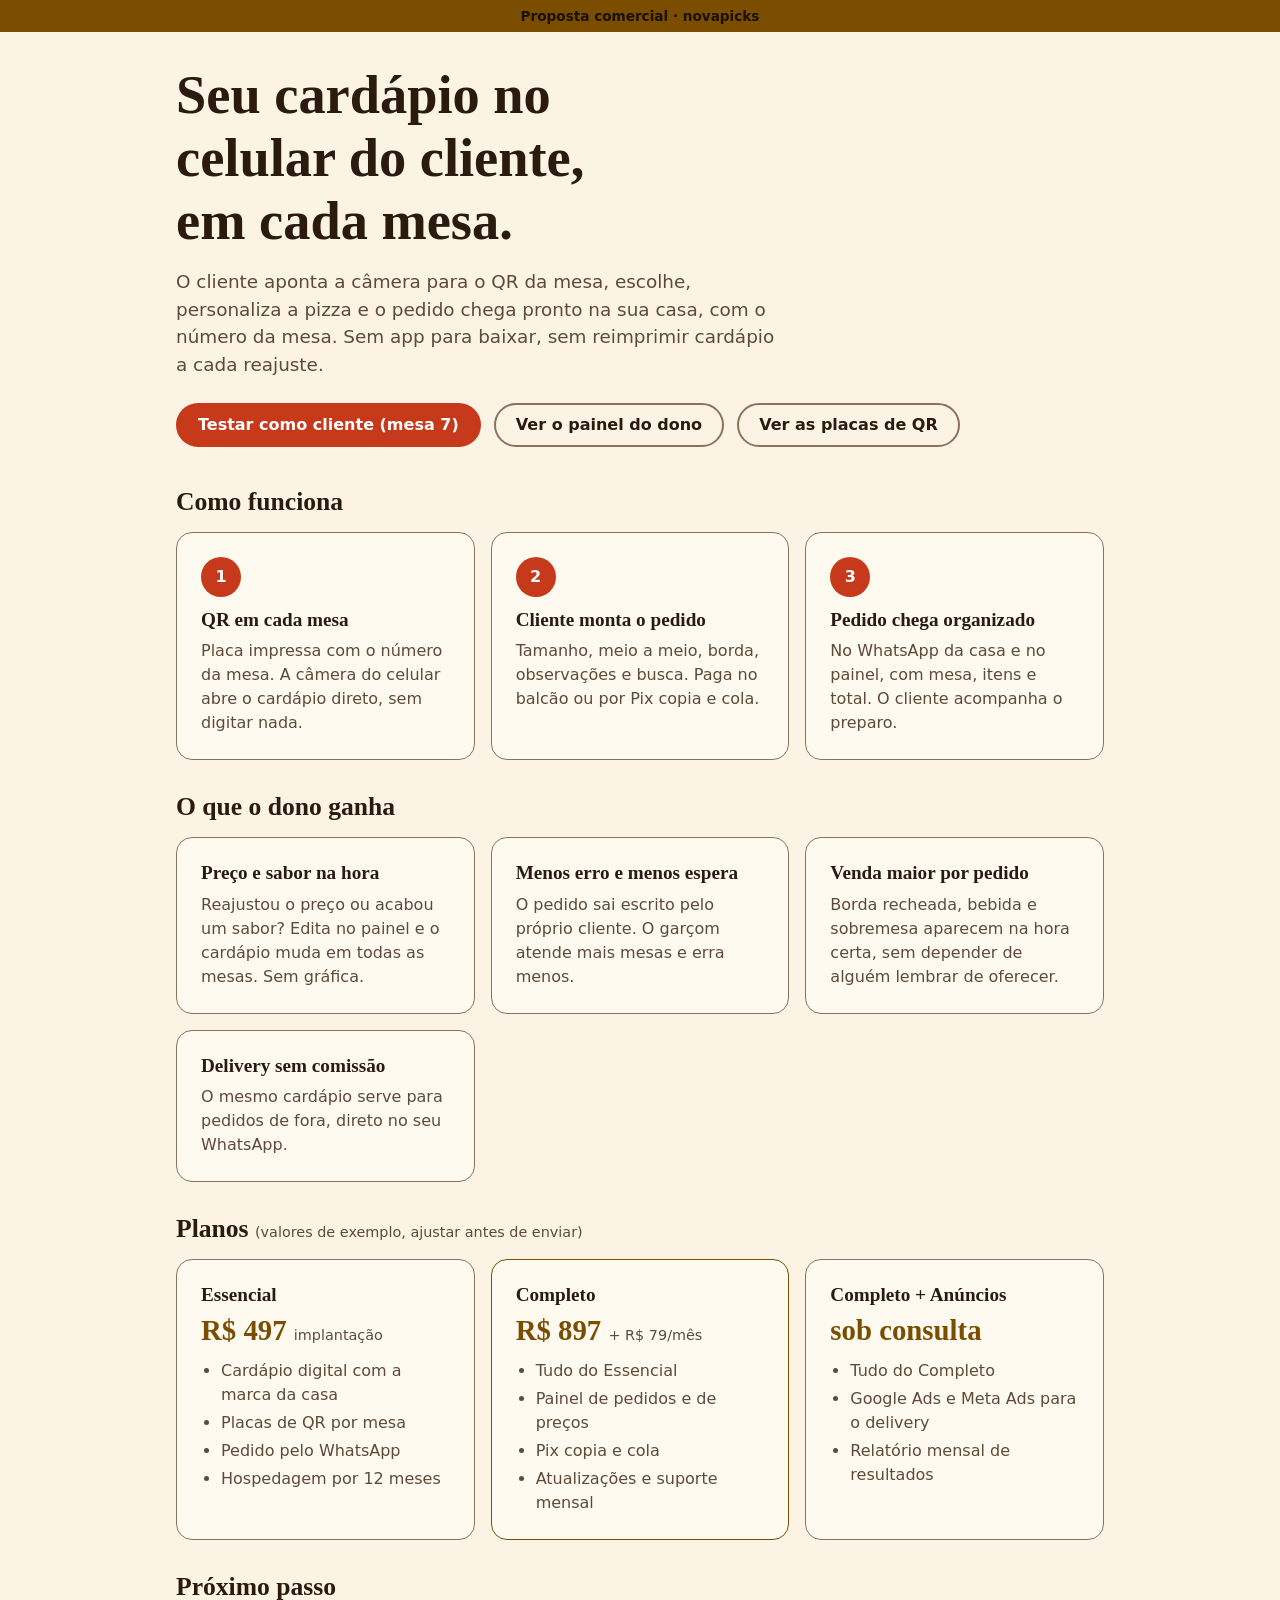
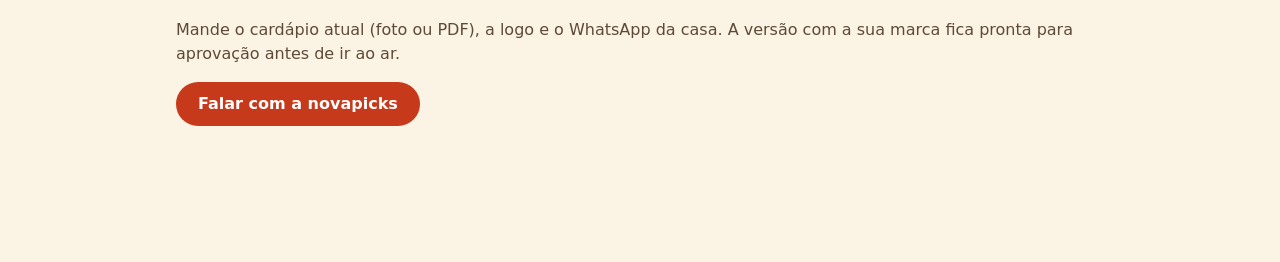
==== apresentacao.html @ 1760fc1a "feat: cardápio digital com QR por mesa, painel do dono e proposta comercial" ====
<!doctype html>
<html lang="pt-BR">
<head>
<meta charset="utf-8">
<meta name="viewport" content="width=device-width, initial-scale=1">
<meta name="description" content="Proposta: cardápio digital com QR code por mesa para pizzarias e restaurantes.">
<title>Cardápio digital com QR por mesa · Proposta novapicks</title>
<link rel="stylesheet" href="css/estilo.css">
</head>
<body>
<div class="selo-demo">Proposta comercial · novapicks</div>
<main class="proposta">
  <header class="hero">
    <h1>Seu cardápio no celular do cliente, em cada mesa.</h1>
    <p>O cliente aponta a câmera para o QR da mesa, escolhe, personaliza a pizza e o pedido chega pronto na sua casa, com o número da mesa. Sem app para baixar, sem reimprimir cardápio a cada reajuste.</p>
    <a class="btn btn-primario" href="index.html?mesa=7">Testar como cliente (mesa 7)</a>
    <a class="btn btn-contorno" href="painel.html" target="_blank" rel="noopener">Ver o painel do dono</a>
    <a class="btn btn-contorno" href="qr.html">Ver as placas de QR</a>
  </header>

  <section aria-labelledby="como">
    <h2 id="como">Como funciona</h2>
    <div class="cartoes">
      <div class="cartao"><span class="num">1</span><h3>QR em cada mesa</h3><p>Placa impressa com o número da mesa. A câmera do celular abre o cardápio direto, sem digitar nada.</p></div>
      <div class="cartao"><span class="num">2</span><h3>Cliente monta o pedido</h3><p>Tamanho, meio a meio, borda, observações e busca. Paga no balcão ou por Pix copia e cola.</p></div>
      <div class="cartao"><span class="num">3</span><h3>Pedido chega organizado</h3><p>No WhatsApp da casa e no painel, com mesa, itens e total. O cliente acompanha o preparo.</p></div>
    </div>
  </section>

  <section aria-labelledby="ganhos">
    <h2 id="ganhos">O que o dono ganha</h2>
    <div class="cartoes">
      <div class="cartao"><h3>Preço e sabor na hora</h3><p>Reajustou o preço ou acabou um sabor? Edita no painel e o cardápio muda em todas as mesas. Sem gráfica.</p></div>
      <div class="cartao"><h3>Menos erro e menos espera</h3><p>O pedido sai escrito pelo próprio cliente. O garçom atende mais mesas e erra menos.</p></div>
      <div class="cartao"><h3>Venda maior por pedido</h3><p>Borda recheada, bebida e sobremesa aparecem na hora certa, sem depender de alguém lembrar de oferecer.</p></div>
      <div class="cartao"><h3>Delivery sem comissão</h3><p>O mesmo cardápio serve para pedidos de fora, direto no seu WhatsApp.</p></div>
    </div>
  </section>

  <section aria-labelledby="planos">
    <h2 id="planos">Planos <small style="font:400 .9rem var(--fonte);color:var(--texto-suave)">(valores de exemplo, ajustar antes de enviar)</small></h2>
    <div class="cartoes">
      <div class="cartao"><h3>Essencial</h3><div class="valor">R$ 497 <small>implantação</small></div><ul><li>Cardápio digital com a marca da casa</li><li>Placas de QR por mesa</li><li>Pedido pelo WhatsApp</li><li>Hospedagem por 12 meses</li></ul></div>
      <div class="cartao destaque"><h3>Completo</h3><div class="valor">R$ 897 <small>+ R$ 79/mês</small></div><ul><li>Tudo do Essencial</li><li>Painel de pedidos e de preços</li><li>Pix copia e cola</li><li>Atualizações e suporte mensal</li></ul></div>
      <div class="cartao"><h3>Completo + Anúncios</h3><div class="valor">sob consulta</div><ul><li>Tudo do Completo</li><li>Google Ads e Meta Ads para o delivery</li><li>Relatório mensal de resultados</li></ul></div>
    </div>
  </section>

  <section aria-labelledby="proximo">
    <h2 id="proximo">Próximo passo</h2>
    <p style="color:var(--texto-suave)">Mande o cardápio atual (foto ou PDF), a logo e o WhatsApp da casa. A versão com a sua marca fica pronta para aprovação antes de ir ao ar.</p>
    <a class="btn btn-primario" href="https://novapicks.website">Falar com a novapicks</a>
  </section>
</main>
</body>
</html>
---- css/estilo.css ----
/* Design System: tokens no :root, mobile-first, escala de 8px */
:root {
  --fundo: #17110d;
  --superficie: #231913;
  --superficie-2: #2e2219;
  --borda: #6b5646;
  --texto: #f6ead7;
  --texto-suave: #cdbba3;
  --brasa: #ff7a4d;          /* texto/ícone de destaque */
  --botao: #c7391b;          /* fundo de botão (texto branco = 6,5:1) */
  --botao-hover: #a72f16;
  --ouro: #f2b84b;
  --manjericao: #9cc46a;
  --foco: #ffd37a;
  --raio: 16px;
  --e1: 8px; --e2: 16px; --e3: 24px; --e4: 32px;
  --fonte-titulo: "Iowan Old Style", "Palatino Linotype", Palatino, Georgia, serif;
  --fonte: system-ui, -apple-system, "Segoe UI", Roboto, sans-serif;
}
@media (prefers-color-scheme: light) {
  :root {
    --fundo: #fbf3e4; --superficie: #fffaf0; --superficie-2: #f3e6cd; --borda: #8a735c;
    --texto: #2a1a10; --texto-suave: #5e4a38; --brasa: #b32d10; --ouro: #7a4d00;
    --manjericao: #3d6a1c; --foco: #8a3b00;
  }
}
@media (prefers-contrast: more) {
  :root { --borda: #ffffff; --texto-suave: #ffffff; }
}
* { box-sizing: border-box; }
html { scroll-behavior: smooth; }
body { margin: 0; font-family: var(--fonte); background: var(--fundo); color: var(--texto); line-height: 1.5; padding-bottom: 96px; }
h1, h2, h3 { font-family: var(--fonte-titulo); line-height: 1.15; margin: 0; }
:focus-visible { outline: 3px solid var(--foco); outline-offset: 2px; }
.so-leitor { position: absolute; width: 1px; height: 1px; overflow: hidden; clip: rect(0 0 0 0); white-space: nowrap; }
.pular { position: absolute; left: 8px; top: -64px; background: var(--ouro); color: #000; padding: 8px 16px; border-radius: 8px; z-index: 50; }
.pular:focus { top: 8px; }

/* Cabeçalho */
.topo { padding: var(--e3) var(--e2) var(--e2); background:
  radial-gradient(120% 90% at 85% -10%, rgba(255,122,77,.28), transparent 60%), var(--fundo); border-bottom: 1px solid var(--borda); }
.topo-int { max-width: 960px; margin: 0 auto; display: flex; flex-wrap: wrap; align-items: center; justify-content: space-between; gap: var(--e2); }
.marca { display: flex; align-items: center; gap: 12px; }
.marca svg { width: 48px; height: 48px; flex: none; }
.marca h1 { font-size: 1.75rem; letter-spacing: .01em; }
.marca p { margin: 0; color: var(--texto-suave); font-size: .9rem; }
.mesa { background: var(--superficie-2); border: 1px solid var(--borda); border-radius: 999px; padding: 8px 16px; font-weight: 700; white-space: nowrap; }
.mesa b { color: var(--ouro); font-size: 1.15em; }

/* Navegação por categoria */
.cats { position: sticky; top: 0; z-index: 20; background: var(--fundo); border-bottom: 1px solid var(--borda); }
.cats-int { max-width: 960px; margin: 0 auto; display: flex; gap: 8px; padding: 12px var(--e2); overflow-x: auto; scrollbar-width: none; }
.cats a { flex: none; padding: 8px 16px; border: 1px solid var(--borda); border-radius: 999px; color: var(--texto); text-decoration: none; font-weight: 600; min-height: 44px; display: inline-flex; align-items: center; }
.cats a[aria-current="true"] { background: var(--texto); color: var(--fundo); border-color: var(--texto); }

main { max-width: 960px; margin: 0 auto; padding: 0 var(--e2); }
.secao { padding-top: var(--e4); scroll-margin-top: 72px; }
.secao h2 { font-size: 1.6rem; margin-bottom: var(--e2); display: flex; align-items: center; gap: 12px; }
.secao h2::after { content: ""; flex: 1; height: 1px; background: var(--borda); }
.grade { display: grid; gap: var(--e2); grid-template-columns: 1fr; }
@media (min-width: 768px) { .grade { grid-template-columns: 1fr 1fr; } }

/* Cartão de item */
.item { display: grid; grid-template-columns: 96px 1fr; gap: var(--e2); background: var(--superficie); border: 1px solid var(--borda); border-radius: var(--raio); padding: var(--e2); }
.item .arte { width: 96px; height: 96px; border-radius: 50%; }
.item .arte svg { width: 100%; height: 100%; display: block; }
.item h3 { font-size: 1.2rem; }
.item p { margin: 4px 0 12px; color: var(--texto-suave); font-size: .92rem; }
.tag { display: inline-block; background: var(--ouro); color: #1b1100; font: 700 .72rem/1 var(--fonte); padding: 4px 8px; border-radius: 6px; text-transform: uppercase; letter-spacing: .04em; margin-left: 8px; vertical-align: middle; }
.rodape-item { display: flex; align-items: center; justify-content: space-between; gap: 8px; }
.preco { font-weight: 800; color: var(--ouro); font-size: 1.15rem; }

/* Botões */
.btn { font: 700 1rem var(--fonte); min-height: 44px; padding: 8px 20px; border-radius: 999px; border: 2px solid transparent; cursor: pointer; display: inline-flex; align-items: center; justify-content: center; gap: 8px; text-decoration: none; }
.btn-primario { background: var(--botao); color: #fff; }
.btn-primario:hover { background: var(--botao-hover); }
.btn-contorno { background: transparent; color: var(--texto); border-color: var(--borda); }
.btn-contorno:hover { border-color: var(--texto); }
.qtd { display: inline-flex; align-items: center; gap: 4px; background: var(--superficie-2); border: 1px solid var(--borda); border-radius: 999px; }
.qtd button { width: 44px; height: 44px; border: 0; background: transparent; color: var(--texto); font-size: 1.4rem; cursor: pointer; border-radius: 50%; }
.qtd output { min-width: 24px; text-align: center; font-weight: 800; }

/* Barra do pedido */
.barra { position: fixed; left: 0; right: 0; bottom: 0; z-index: 30; padding: 12px var(--e2) calc(12px + env(safe-area-inset-bottom)); background: var(--superficie); border-top: 1px solid var(--borda); }
.barra-int { max-width: 960px; margin: 0 auto; display: flex; gap: 12px; align-items: center; justify-content: space-between; }
.barra .resumo { font-weight: 700; }
.barra .resumo small { display: block; color: var(--texto-suave); font-weight: 400; }
.garcom { position: fixed; right: var(--e2); bottom: 96px; z-index: 25; }

/* Painel do pedido */
dialog { width: min(560px, 100%); max-height: 90vh; margin: auto auto 0; border: 1px solid var(--borda); border-radius: var(--raio) var(--raio) 0 0; background: var(--superficie); color: var(--texto); padding: var(--e3); }
@media (min-width: 640px) { dialog { margin: auto; border-radius: var(--raio); } }
dialog::backdrop { background: rgba(0,0,0,.65); }
dialog h2 { font-size: 1.5rem; margin-bottom: var(--e2); }
.linha { display: flex; justify-content: space-between; align-items: center; gap: 12px; padding: 12px 0; border-bottom: 1px solid var(--borda); }
.linha .nome { flex: 1; font-weight: 600; }
.totais { margin: var(--e2) 0; display: grid; gap: 4px; }
.totais div { display: flex; justify-content: space-between; }
.totais .total { font-size: 1.25rem; font-weight: 800; color: var(--ouro); }
label { display: block; font-weight: 600; margin: var(--e2) 0 4px; }
textarea, input[type=text], input[type=number], input[type=url] { width: 100%; font: inherit; color: var(--texto); background: var(--fundo); border: 2px solid var(--borda); border-radius: 12px; padding: 12px; min-height: 44px; }
.acoes { display: flex; gap: 12px; flex-wrap: wrap; margin-top: var(--e2); }
.acoes .btn { flex: 1; }
.aviso { font-size: .85rem; color: var(--texto-suave); margin-top: var(--e2); }
.vazio { color: var(--texto-suave); padding: var(--e3) 0; text-align: center; }
.selo-demo { background: var(--ouro); color: #1b1100; text-align: center; font-size: .85rem; font-weight: 700; padding: 6px var(--e2); }
.rodape-pagina { text-align: center; color: var(--texto-suave); font-size: .85rem; padding: var(--e4) var(--e2) 0; }
.rodape-pagina a { color: var(--brasa); }
@media (prefers-reduced-motion: reduce) { html { scroll-behavior: auto; } * { transition: none !important; animation: none !important; } }

/* Gerador de QR */
.painel { max-width: 960px; margin: 0 auto; padding: var(--e3) var(--e2); }
.painel .campos { display: grid; gap: var(--e2); grid-template-columns: 1fr; margin-bottom: var(--e3); }
@media (min-width: 768px) { .painel .campos { grid-template-columns: 2fr 1fr auto; align-items: end; } }
.folhas { display: grid; gap: var(--e2); grid-template-columns: repeat(auto-fill, minmax(220px, 1fr)); }
.placa { background: #fffaf0; color: #2a1a10; border: 2px dashed #8a735c; border-radius: var(--raio); padding: var(--e2); text-align: center; break-inside: avoid; }
.placa h3 { font-size: 1.1rem; }
.placa .n { font: 800 3rem/1 var(--fonte-titulo); color: #b32d10; }
.placa svg.qr { width: 100%; max-width: 180px; height: auto; margin: 8px auto; display: block; }
.placa p { margin: 0; font-size: .85rem; }
@media print {
  body { background: #fff; padding: 0; }
  .nao-imprimir, .selo-demo { display: none !important; }
  .folhas { grid-template-columns: repeat(2, 1fr); }
  .placa { border-color: #000; }
}

/* ===== Refinamento visual e novas telas ===== */
.passos { max-width: 960px; margin: var(--e3) auto 0; padding: 0; list-style: none; display: flex; gap: 8px; flex-wrap: wrap; }
.passos li { display: flex; align-items: center; gap: 8px; color: var(--texto-suave); font-size: .9rem; }
.passos li + li::before { content: ""; width: 24px; height: 1px; background: var(--borda); }
.passos b { width: 24px; height: 24px; border-radius: 50%; background: var(--botao); color: #fff; display: inline-grid; place-items: center; font-size: .8rem; }
.busca-wrap { max-width: 960px; margin: var(--e2) auto 0; padding: 0 var(--e2); }
input[type=search], select { width: 100%; font: inherit; color: var(--texto); background: var(--superficie); border: 2px solid var(--borda); border-radius: 999px; padding: 12px 20px; min-height: 48px; }
select { border-radius: 12px; }
.esgotado { color: var(--texto-suave); font-weight: 700; font-size: .9rem; border: 1px dashed var(--borda); border-radius: 999px; padding: 8px 16px; }
.item.off { opacity: .6; } .item.off .arte { filter: grayscale(1); }
.item { animation: sobe .5s ease both; animation-delay: calc(var(--n, 0) * 60ms); transition: transform .2s, border-color .2s; }
.item:hover { transform: translateY(-2px); border-color: var(--brasa); }
@keyframes sobe { from { opacity: 0; transform: translateY(12px); } to { opacity: 1; transform: none; } }
[hidden] { display: none !important; }
fieldset { border: 0; padding: 0; margin: var(--e2) 0 0; }
legend { font-weight: 700; margin-bottom: 8px; padding: 0; }
.opcs { display: grid; gap: 8px; }
.opc { display: flex; align-items: center; gap: 12px; margin: 0; padding: 12px 16px; border: 2px solid var(--borda); border-radius: 12px; cursor: pointer; font-weight: 600; min-height: 48px; }
.opc:has(input:checked) { border-color: var(--ouro); background: var(--superficie-2); }
.opc input { width: 20px; height: 20px; accent-color: var(--botao); }
.opc small { color: var(--texto-suave); font-weight: 400; }
.acomp { max-width: 960px; margin: var(--e2) auto 0; padding: 12px var(--e2); background: var(--superficie-2); border: 1px solid var(--ouro); border-radius: var(--raio); display: flex; flex-wrap: wrap; gap: 8px 16px; align-items: center; }
@media (min-width: 992px) { .acomp { margin-left: auto; margin-right: auto; } }
.acomp ol { display: flex; gap: 6px; list-style: none; padding: 0; margin: 0 0 0 auto; }
.acomp li { width: 32px; height: 8px; border-radius: 4px; background: var(--borda); }
.acomp li.ok { background: var(--manjericao); }
#pix-qr svg { width: 200px; max-width: 100%; display: block; margin: var(--e2) auto 0; background: #fff; border-radius: 12px; }
#pix-box { margin-top: var(--e2); }
.selo-demo a { color: inherit; font-weight: 800; }

/* Painel do dono */
.abas { display: flex; gap: 8px; margin-bottom: var(--e3); }
.abas button[aria-selected="true"] { background: var(--texto); color: var(--fundo); border-color: var(--texto); }
.quadro { display: grid; gap: var(--e2); grid-template-columns: repeat(auto-fill, minmax(260px, 1fr)); }
.ficha { background: var(--superficie); border: 1px solid var(--borda); border-radius: var(--raio); padding: var(--e2); }
.ficha h3 { font-size: 1.15rem; display: flex; justify-content: space-between; }
.ficha ul { margin: 8px 0; padding-left: 20px; color: var(--texto-suave); }
.ficha .estado { font: 700 .75rem var(--fonte); text-transform: uppercase; letter-spacing: .05em; padding: 4px 8px; border-radius: 6px; background: var(--ouro); color: #1b1100; }
.ficha[data-s="preparando"] .estado { background: var(--brasa); color: #1b1100; }
.ficha[data-s="pronto"] .estado { background: var(--manjericao); color: #0e1a05; }
.ficha[data-s="entregue"] { opacity: .6; }
.tabela { width: 100%; border-collapse: collapse; }
.tabela th, .tabela td { text-align: left; padding: 12px 8px; border-bottom: 1px solid var(--borda); vertical-align: middle; }
.tabela input[type=number] { max-width: 110px; }
.tabela label { display: inline-flex; gap: 8px; align-items: center; margin: 0; font-weight: 600; }
.tabela input[type=checkbox] { width: 22px; height: 22px; accent-color: var(--botao); }

/* Página de proposta */
.proposta { max-width: 960px; margin: 0 auto; padding: var(--e4) var(--e2); }
.proposta .hero h1 { font-size: clamp(2rem, 6vw, 3.4rem); max-width: 18ch; }
.proposta .hero p { font-size: 1.15rem; color: var(--texto-suave); max-width: 52ch; margin: var(--e2) 0 var(--e3); }
.proposta section { margin-top: var(--e4); }
.proposta h2 { font-size: 1.6rem; margin-bottom: var(--e2); }
.cartoes { display: grid; gap: var(--e2); grid-template-columns: repeat(auto-fit, minmax(240px, 1fr)); }
.cartao { background: var(--superficie); border: 1px solid var(--borda); border-radius: var(--raio); padding: var(--e3); }
.cartao h3 { font-size: 1.2rem; margin-bottom: 8px; }
.cartao p, .cartao li { color: var(--texto-suave); margin: 0; }
.cartao ul { padding-left: 20px; margin: 12px 0 0; display: grid; gap: 4px; }
.cartao.destaque { border-color: var(--ouro); }
.cartao .valor { font: 800 1.8rem var(--fonte-titulo); color: var(--ouro); margin: 8px 0; }
.cartao .valor small { font: 400 .9rem var(--fonte); color: var(--texto-suave); }
.num { display: inline-grid; place-items: center; width: 40px; height: 40px; border-radius: 50%; background: var(--botao); color: #fff; font-weight: 800; margin-bottom: 12px; }
.proposta .btn { margin: 0 8px 8px 0; }

dialog { position: relative; }
.x { position: absolute; top: 12px; right: 12px; width: 44px; height: 44px; border-radius: 50%; border: 1px solid var(--borda); background: var(--superficie-2); color: var(--texto); font-size: 1.6rem; line-height: 1; cursor: pointer; }
.x:hover { border-color: var(--texto); }
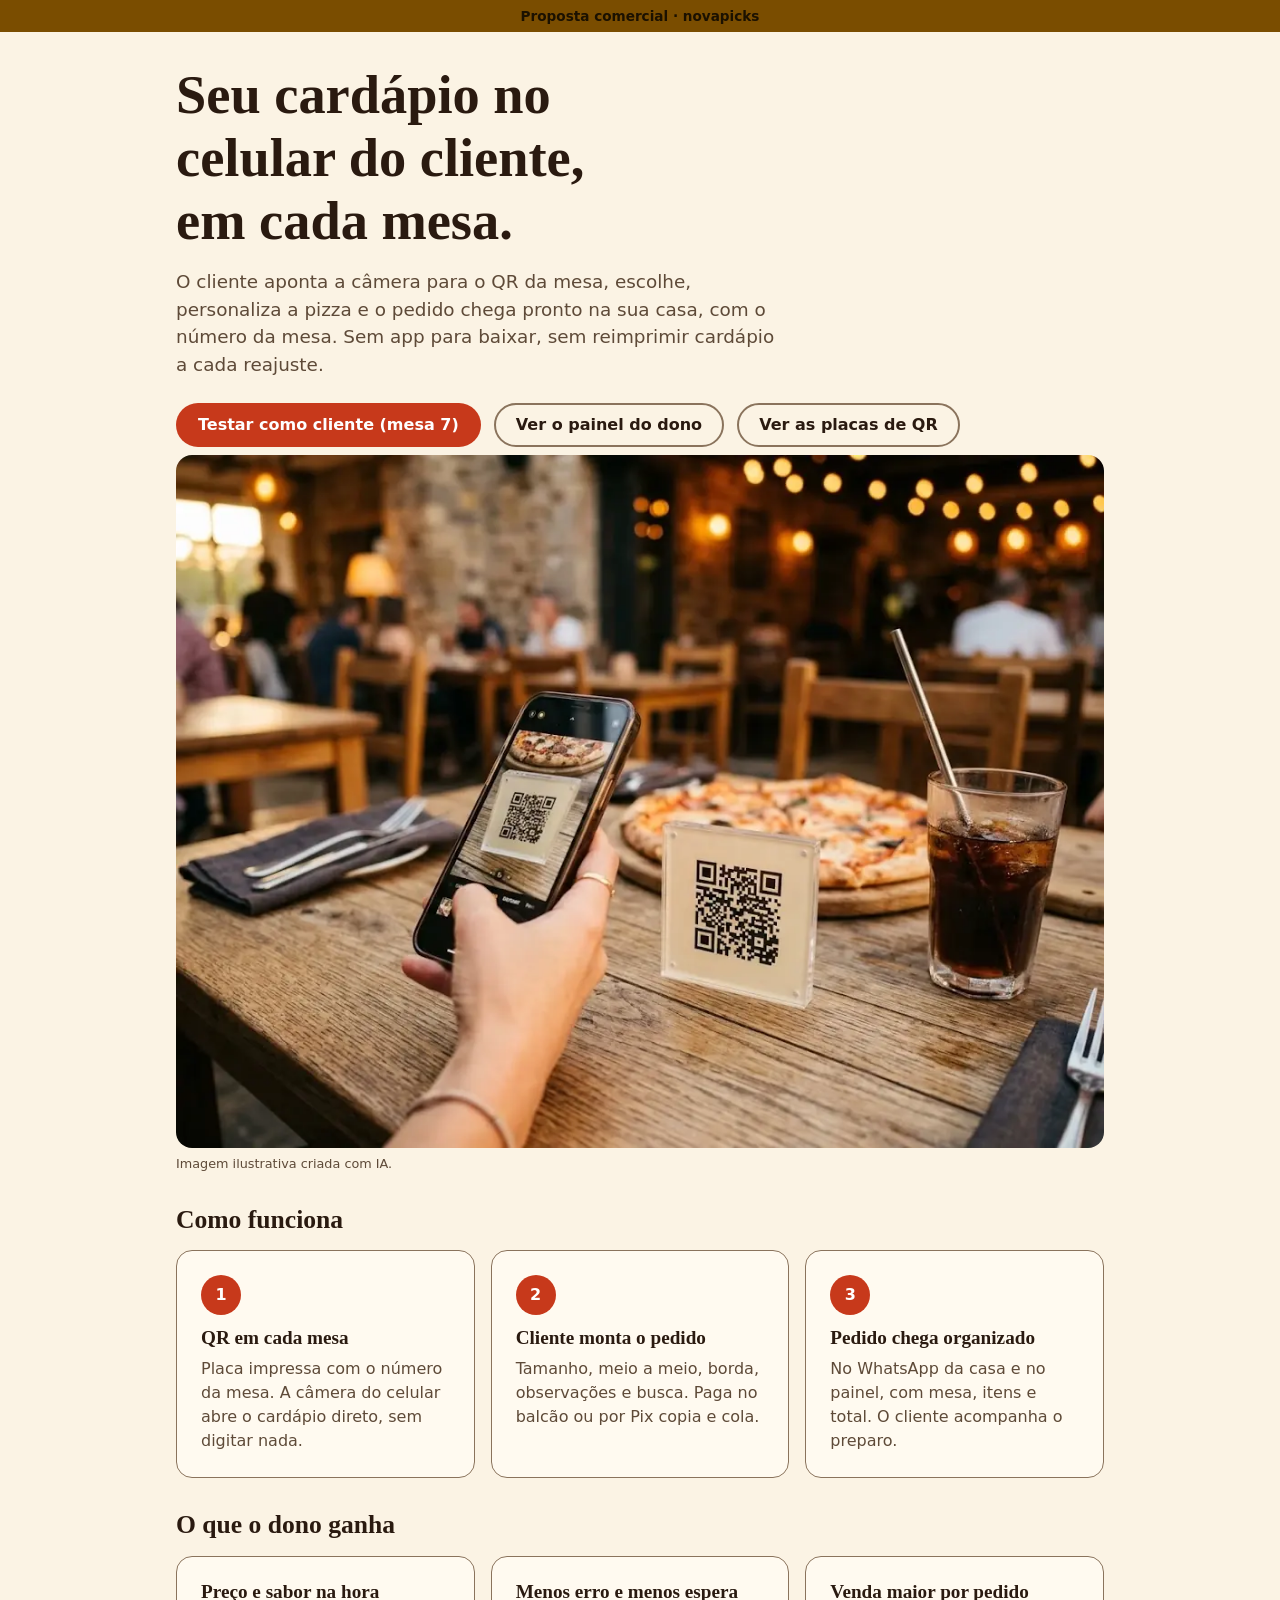
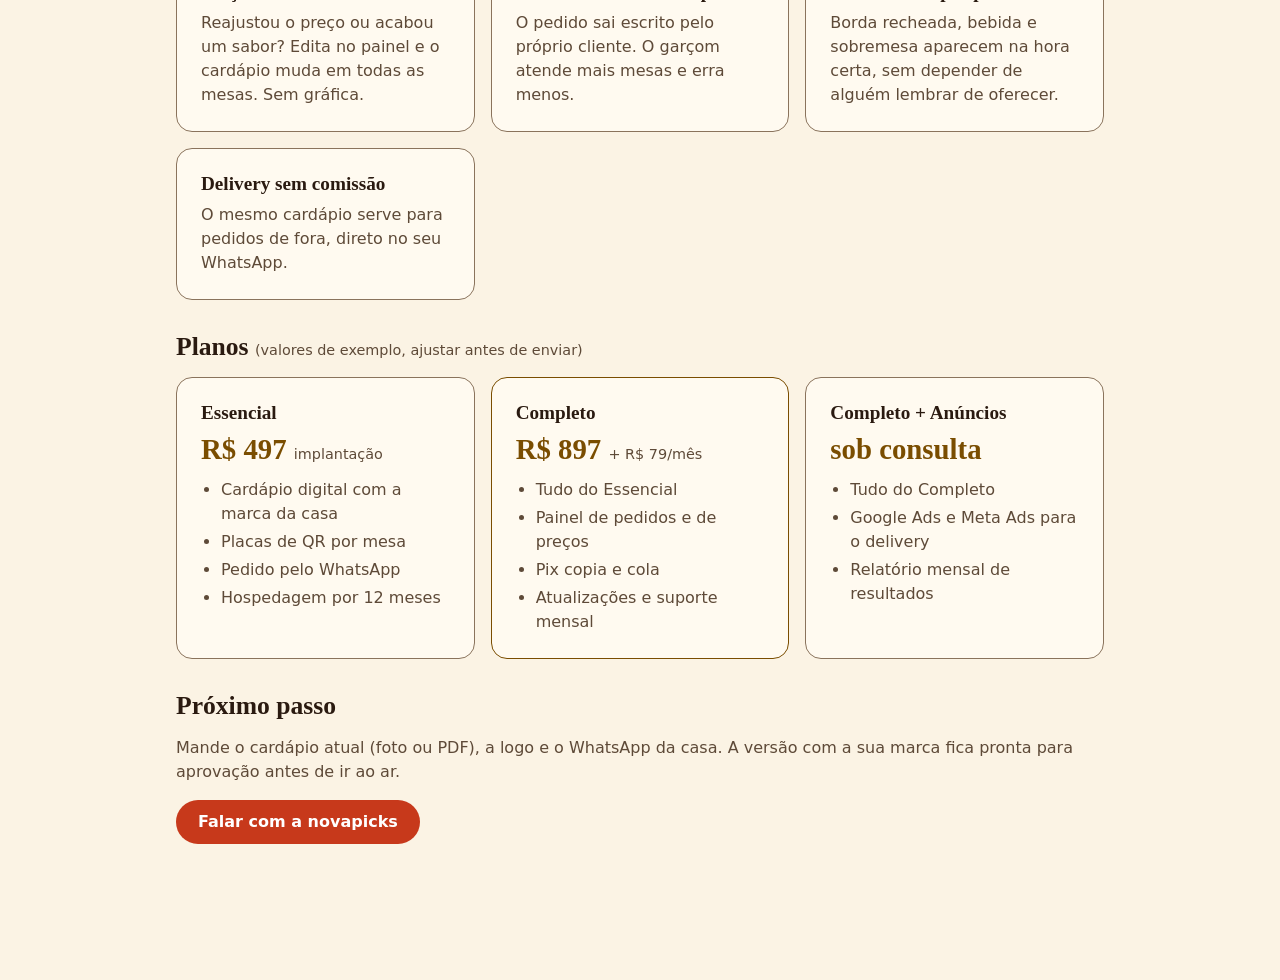
==== commit 2a52584f: "feat: fotos ilustrativas no cardápio, imagem de topo e imagem na proposta" ====
--- a/apresentacao.html
+++ b/apresentacao.html
@@ -17,6 +17,7 @@
     <a class="btn btn-contorno" href="painel.html" target="_blank" rel="noopener">Ver o painel do dono</a>
     <a class="btn btn-contorno" href="qr.html">Ver as placas de QR</a>
   </header>
+  <figure class="foto-prop"><img src="img/mesa-qr.webp" width="1024" height="765" alt="Cliente apontando o celular para o QR code em uma mesa de pizzaria"><figcaption>Imagem ilustrativa criada com IA.</figcaption></figure>
 
   <section aria-labelledby="como">
     <h2 id="como">Como funciona</h2>
--- a/css/estilo.css
+++ b/css/estilo.css
@@ -192,3 +192,17 @@
 dialog { position: relative; }
 .x { position: absolute; top: 12px; right: 12px; width: 44px; height: 44px; border-radius: 50%; border: 1px solid var(--borda); background: var(--superficie-2); color: var(--texto); font-size: 1.6rem; line-height: 1; cursor: pointer; }
 .x:hover { border-color: var(--texto); }
+
+/* ===== Fotos ===== */
+.topo { position: relative; overflow: hidden; isolation: isolate; min-height: 220px; display: flex; flex-direction: column; justify-content: center; color: #f6ead7; }
+.topo-foto { position: absolute; inset: 0; width: 100%; height: 100%; object-fit: cover; object-position: 72% center; z-index: -2; }
+.topo::before { content: ""; position: absolute; inset: 0; z-index: -1; background: linear-gradient(180deg, rgba(23,17,13,.86), rgba(23,17,13,.62)); }
+@media (min-width: 768px) { .topo { min-height: 260px; } .topo::before { background: linear-gradient(90deg, rgba(23,17,13,.96) 0%, rgba(23,17,13,.82) 42%, rgba(23,17,13,.15) 100%); } }
+.topo h1 { color: #f6ead7; }
+.topo .marca p, .topo .passos li { color: #e6d7bf; }
+.topo .mesa { background: rgba(35,25,19,.85); color: #f6ead7; border-color: #cdbba3; }
+.item .arte img { width: 100%; height: 100%; object-fit: cover; border-radius: 50%; display: block; }
+#m-foto { width: 100%; height: auto; aspect-ratio: 16 / 9; object-fit: cover; border-radius: 12px; margin-bottom: 12px; display: block; }
+.foto-prop { margin: 0 0 var(--e4); }
+.foto-prop img { width: 100%; height: auto; border-radius: var(--raio); display: block; }
+.foto-prop figcaption { font-size: .8rem; color: var(--texto-suave); margin-top: 6px; }
